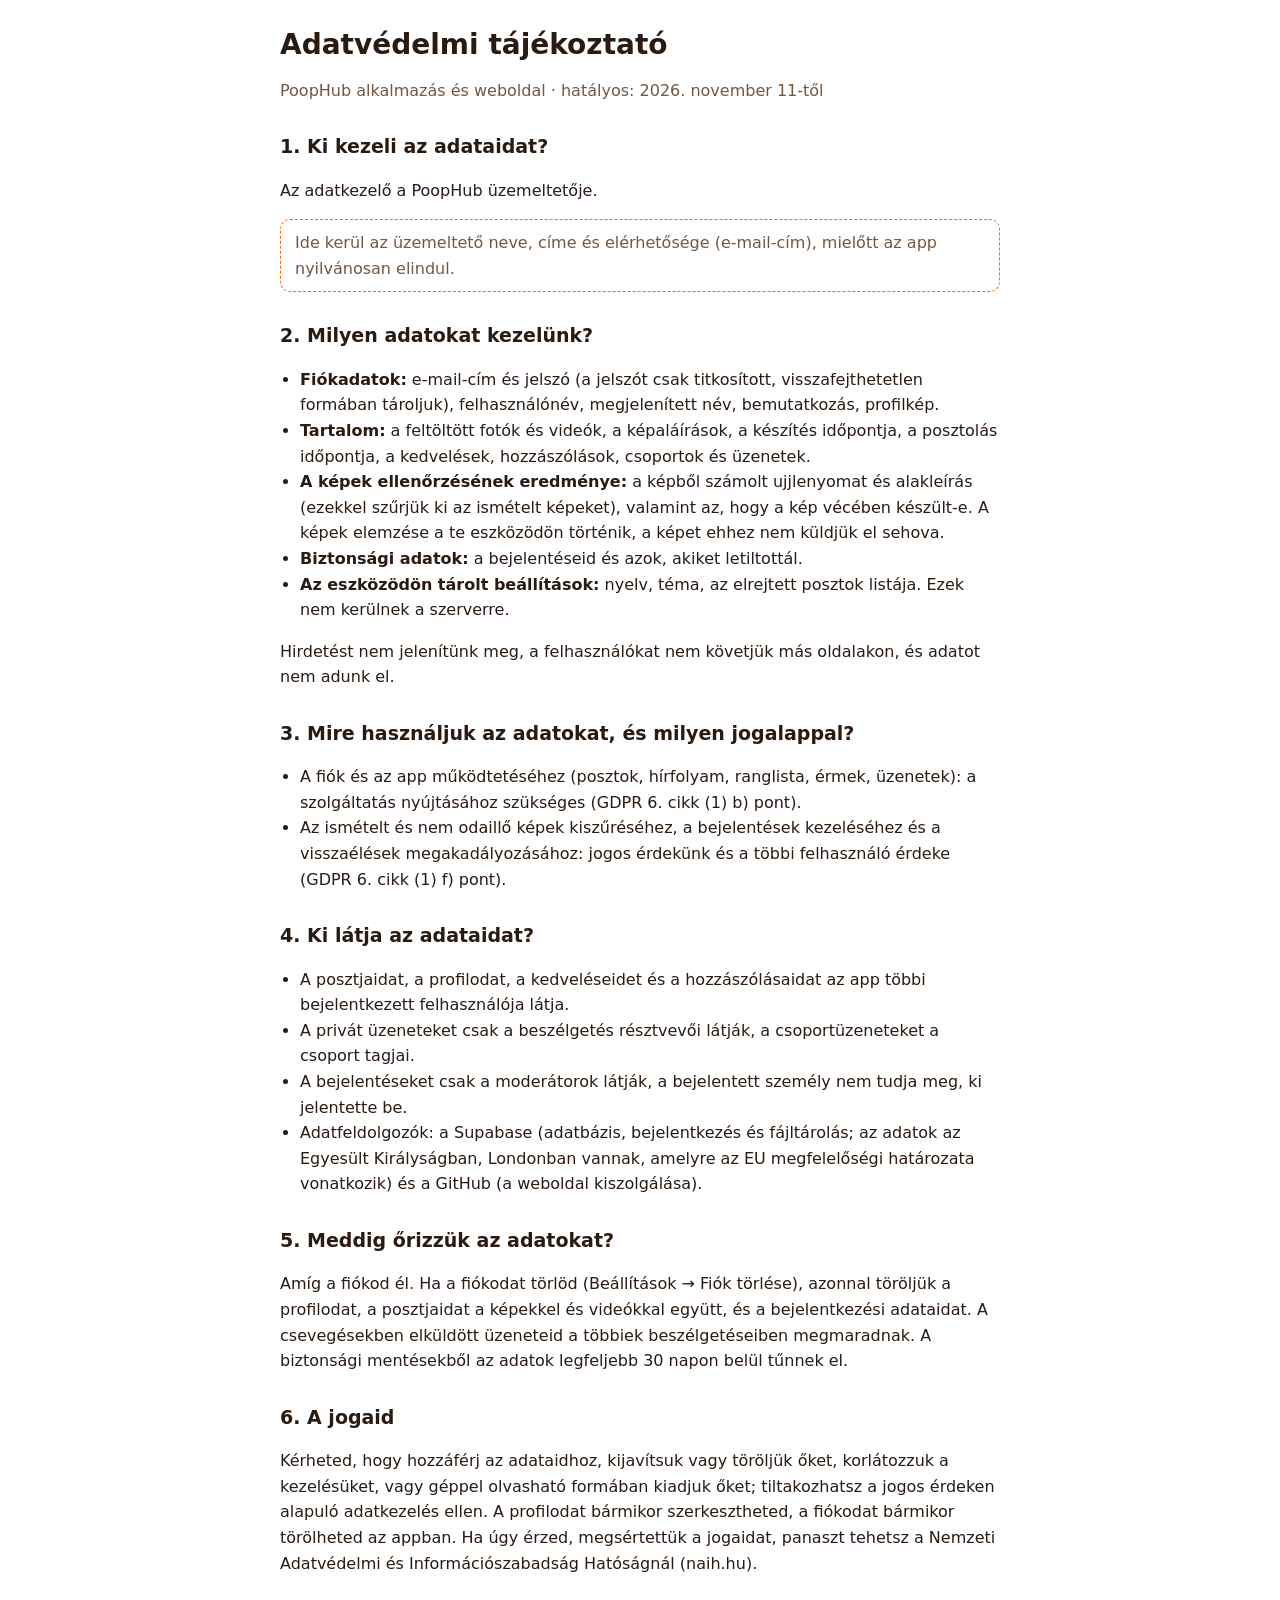
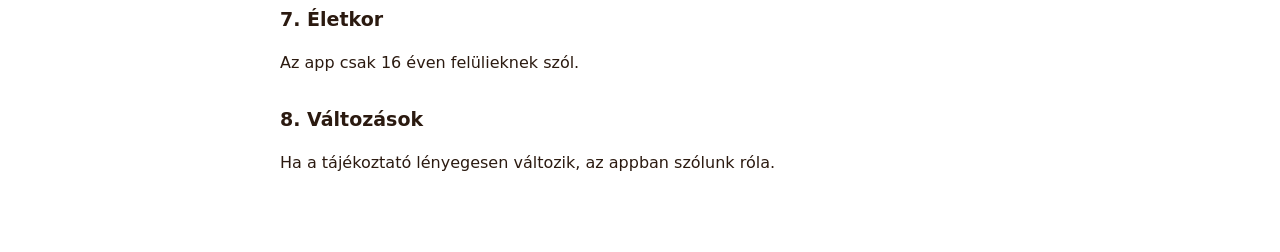
==== adatvedelem.html @ bf0391b6 "Report block delete" ====
<!doctype html>
<html lang="hu"><head><meta charset="utf-8"><meta name="viewport" content="width=device-width,initial-scale=1">
<title>PoopHub – Adatvédelmi tájékoztató</title>
<style>
:root{--bg:#fff;--fg:#2b1a10;--muted:#76563f;--line:#e7d8ca;--accent:#f26a0a}
@media (prefers-color-scheme:dark){:root{--bg:#1a110b;--fg:#f7ebde;--muted:#c4a58c;--line:#4a3122;--accent:#ff7a1a}}
html{background:var(--bg)}body{margin:0 auto;max-width:720px;padding:28px 18px 60px;font:16px/1.6 system-ui,-apple-system,"Segoe UI",sans-serif;color:var(--fg);background:var(--bg)}
h1{font-size:28px;line-height:1.2;margin:0 0 6px}h2{font-size:19px;margin:28px 0 6px}p,li{color:var(--fg)}.muted{color:var(--muted)}
.todo{border:1px dashed var(--accent);border-radius:10px;padding:10px 14px;color:var(--muted)}a{color:var(--accent)}ul{padding-left:20px}
</style></head><body>
<h1>Adatvédelmi tájékoztató</h1>
<p class="muted">PoopHub alkalmazás és weboldal · hatályos: 2026. november 11-től</p>

<h2>1. Ki kezeli az adataidat?</h2>
<p>Az adatkezelő a PoopHub üzemeltetője.</p>
<p class="todo">Ide kerül az üzemeltető neve, címe és elérhetősége (e-mail-cím), mielőtt az app nyilvánosan elindul.</p>

<h2>2. Milyen adatokat kezelünk?</h2>
<ul>
<li><b>Fiókadatok:</b> e-mail-cím és jelszó (a jelszót csak titkosított, visszafejthetetlen formában tároljuk), felhasználónév, megjelenített név, bemutatkozás, profilkép.</li>
<li><b>Tartalom:</b> a feltöltött fotók és videók, a képaláírások, a készítés időpontja, a posztolás időpontja, a kedvelések, hozzászólások, csoportok és üzenetek.</li>
<li><b>A képek ellenőrzésének eredménye:</b> a képből számolt ujjlenyomat és alakleírás (ezekkel szűrjük ki az ismételt képeket), valamint az, hogy a kép vécében készült-e. A képek elemzése a te eszközödön történik, a képet ehhez nem küldjük el sehova.</li>
<li><b>Biztonsági adatok:</b> a bejelentéseid és azok, akiket letiltottál.</li>
<li><b>Az eszközödön tárolt beállítások:</b> nyelv, téma, az elrejtett posztok listája. Ezek nem kerülnek a szerverre.</li>
</ul>
<p>Hirdetést nem jelenítünk meg, a felhasználókat nem követjük más oldalakon, és adatot nem adunk el.</p>

<h2>3. Mire használjuk az adatokat, és milyen jogalappal?</h2>
<ul>
<li>A fiók és az app működtetéséhez (posztok, hírfolyam, ranglista, érmek, üzenetek): a szolgáltatás nyújtásához szükséges (GDPR 6. cikk (1) b) pont).</li>
<li>Az ismételt és nem odaillő képek kiszűréséhez, a bejelentések kezeléséhez és a visszaélések megakadályozásához: jogos érdekünk és a többi felhasználó érdeke (GDPR 6. cikk (1) f) pont).</li>
</ul>

<h2>4. Ki látja az adataidat?</h2>
<ul>
<li>A posztjaidat, a profilodat, a kedveléseidet és a hozzászólásaidat az app többi bejelentkezett felhasználója látja.</li>
<li>A privát üzeneteket csak a beszélgetés résztvevői látják, a csoportüzeneteket a csoport tagjai.</li>
<li>A bejelentéseket csak a moderátorok látják, a bejelentett személy nem tudja meg, ki jelentette be.</li>
<li>Adatfeldolgozók: a Supabase (adatbázis, bejelentkezés és fájltárolás; az adatok az Egyesült Királyságban, Londonban vannak, amelyre az EU megfelelőségi határozata vonatkozik) és a GitHub (a weboldal kiszolgálása).</li>
</ul>

<h2>5. Meddig őrizzük az adatokat?</h2>
<p>Amíg a fiókod él. Ha a fiókodat törlöd (Beállítások → Fiók törlése), azonnal töröljük a profilodat, a posztjaidat a képekkel és videókkal együtt, és a bejelentkezési adataidat. A csevegésekben elküldött üzeneteid a többiek beszélgetéseiben megmaradnak. A biztonsági mentésekből az adatok legfeljebb 30 napon belül tűnnek el.</p>

<h2>6. A jogaid</h2>
<p>Kérheted, hogy hozzáférj az adataidhoz, kijavítsuk vagy töröljük őket, korlátozzuk a kezelésüket, vagy géppel olvasható formában kiadjuk őket; tiltakozhatsz a jogos érdeken alapuló adatkezelés ellen. A profilodat bármikor szerkesztheted, a fiókodat bármikor törölheted az appban. Ha úgy érzed, megsértettük a jogaidat, panaszt tehetsz a Nemzeti Adatvédelmi és Információszabadság Hatóságnál (naih.hu).</p>

<h2>7. Életkor</h2>
<p>Az app csak 16 éven felülieknek szól.</p>

<h2>8. Változások</h2>
<p>Ha a tájékoztató lényegesen változik, az appban szólunk róla.</p>
</body></html>
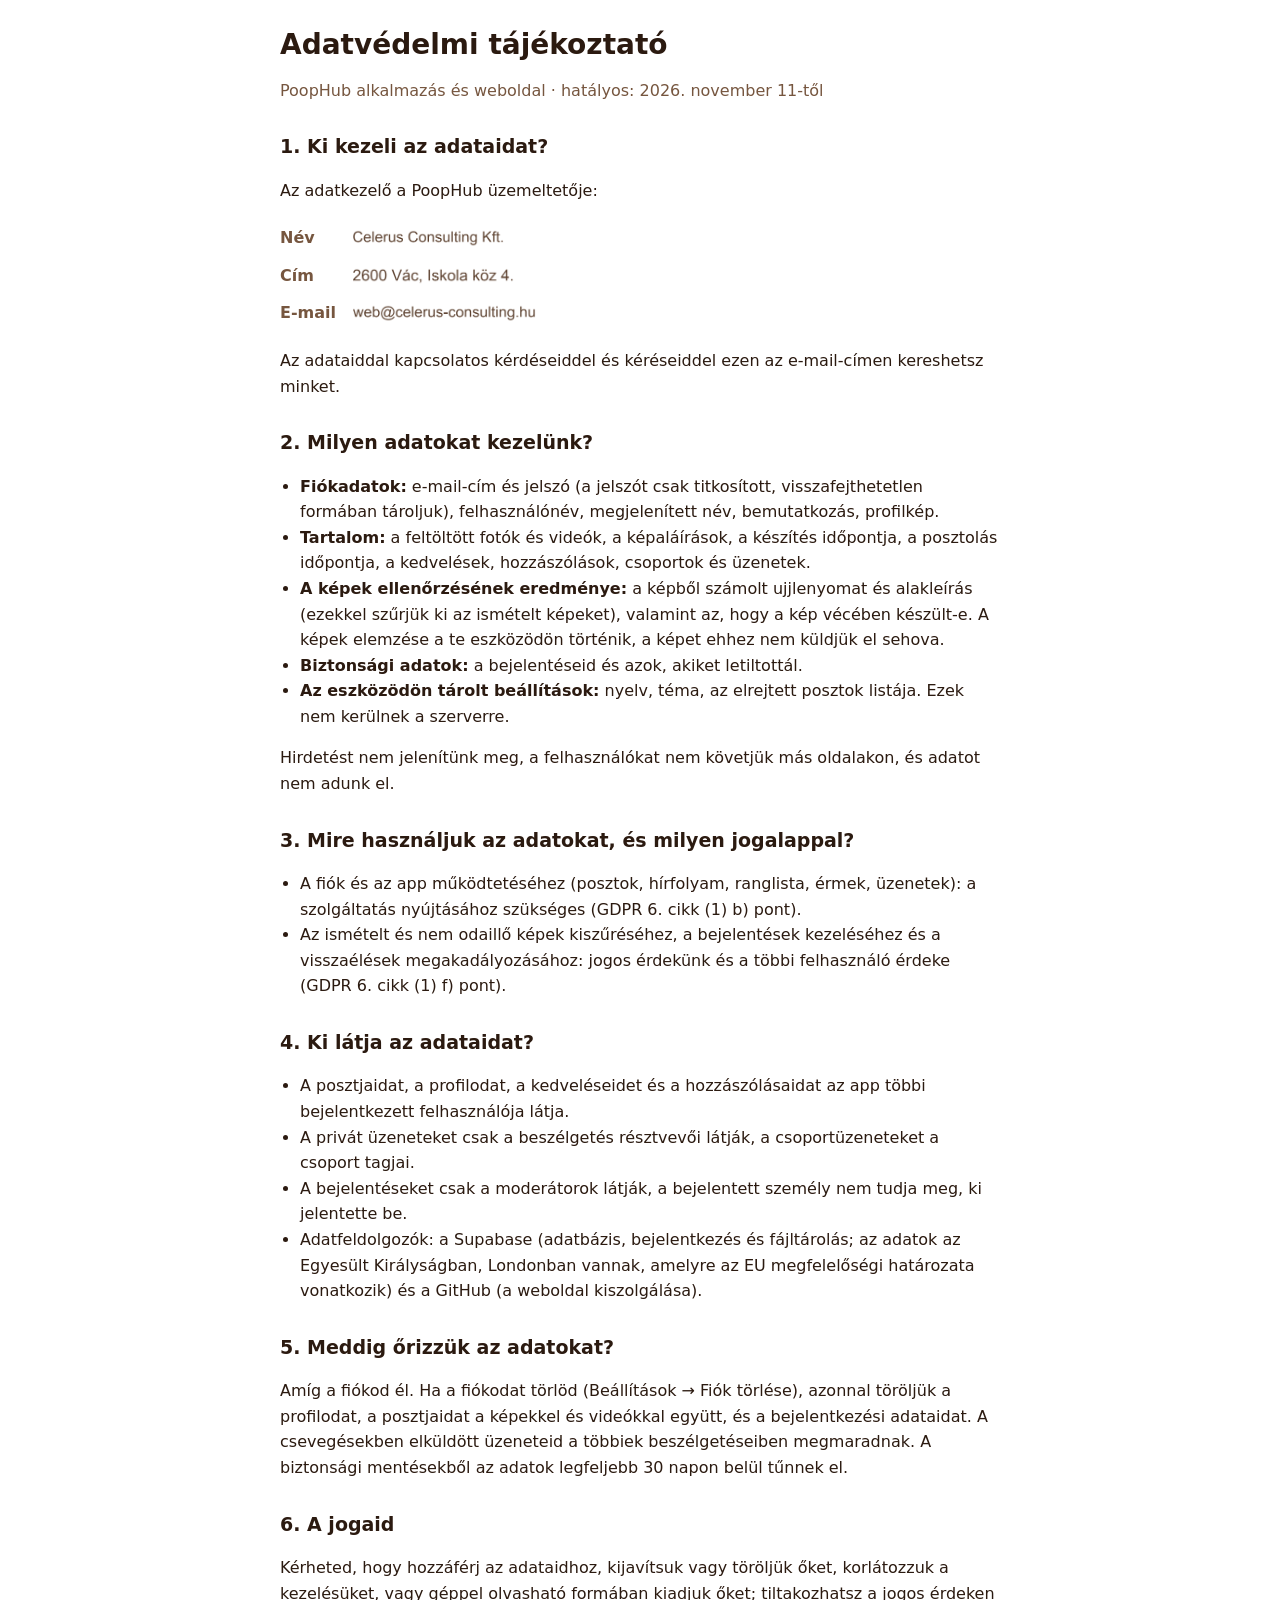
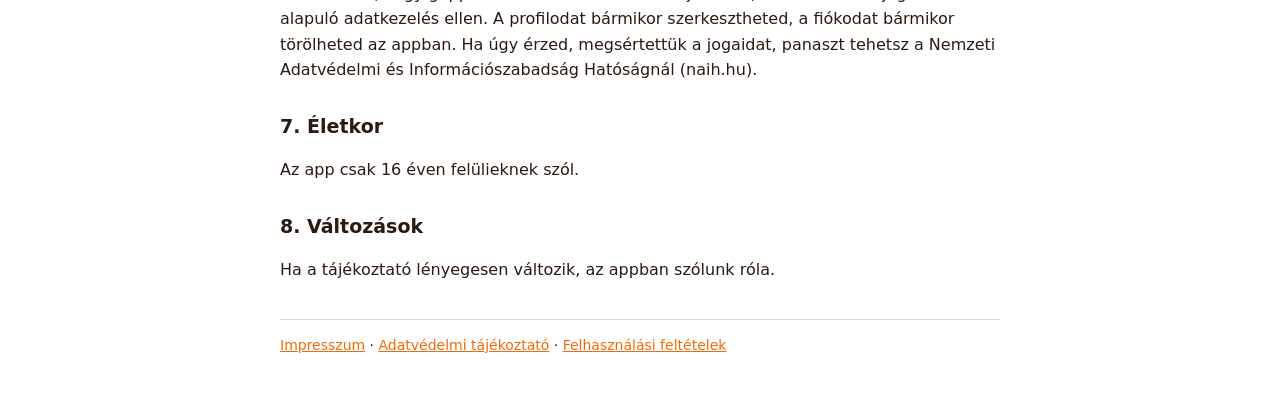
==== commit 91ca85be: "Operator details" ====
--- a/adatvedelem.html
+++ b/adatvedelem.html
@@ -6,14 +6,16 @@
 @media (prefers-color-scheme:dark){:root{--bg:#1a110b;--fg:#f7ebde;--muted:#c4a58c;--line:#4a3122;--accent:#ff7a1a}}
 html{background:var(--bg)}body{margin:0 auto;max-width:720px;padding:28px 18px 60px;font:16px/1.6 system-ui,-apple-system,"Segoe UI",sans-serif;color:var(--fg);background:var(--bg)}
 h1{font-size:28px;line-height:1.2;margin:0 0 6px}h2{font-size:19px;margin:28px 0 6px}p,li{color:var(--fg)}.muted{color:var(--muted)}
-.todo{border:1px dashed var(--accent);border-radius:10px;padding:10px 14px;color:var(--muted)}a{color:var(--accent)}ul{padding-left:20px}
+img.op{height:19px;width:auto;vertical-align:middle}.op-t{border-collapse:collapse;margin:8px 0}.op-t th{text-align:left;font-weight:600;color:var(--muted);padding:6px 16px 6px 0;vertical-align:middle;white-space:nowrap}.op-t td{padding:6px 0}
+nav.legal{margin-top:36px;padding-top:14px;border-top:1px solid var(--line);font-size:14px}a{color:var(--accent)}ul{padding-left:20px}
 </style></head><body>
 <h1>Adatvédelmi tájékoztató</h1>
 <p class="muted">PoopHub alkalmazás és weboldal · hatályos: 2026. november 11-től</p>
 
 <h2>1. Ki kezeli az adataidat?</h2>
-<p>Az adatkezelő a PoopHub üzemeltetője.</p>
-<p class="todo">Ide kerül az üzemeltető neve, címe és elérhetősége (e-mail-cím), mielőtt az app nyilvánosan elindul.</p>
+<p>Az adatkezelő a PoopHub üzemeltetője:</p>
+<table class="op-t"><tr><th>Név</th><td><picture><source media="(prefers-color-scheme: dark)" srcset="op-name-d.png"><img class="op" src="op-name.png" alt="az üzemeltető neve"></picture></td></tr><tr><th>Cím</th><td><picture><source media="(prefers-color-scheme: dark)" srcset="op-address-d.png"><img class="op" src="op-address.png" alt="az üzemeltető címe"></picture></td></tr><tr><th>E-mail</th><td><picture><source media="(prefers-color-scheme: dark)" srcset="op-email-d.png"><img class="op" src="op-email.png" alt="az üzemeltető e-mail-címe"></picture></td></tr></table>
+<p>Az adataiddal kapcsolatos kérdéseiddel és kéréseiddel ezen az e-mail-címen kereshetsz minket.</p>
 
 <h2>2. Milyen adatokat kezelünk?</h2>
 <ul>
@@ -50,4 +52,5 @@
 
 <h2>8. Változások</h2>
 <p>Ha a tájékoztató lényegesen változik, az appban szólunk róla.</p>
+<nav class="legal"><a href="impresszum.html">Impresszum</a> · <a href="adatvedelem.html">Adatvédelmi tájékoztató</a> · <a href="feltetelek.html">Felhasználási feltételek</a></nav>
 </body></html>
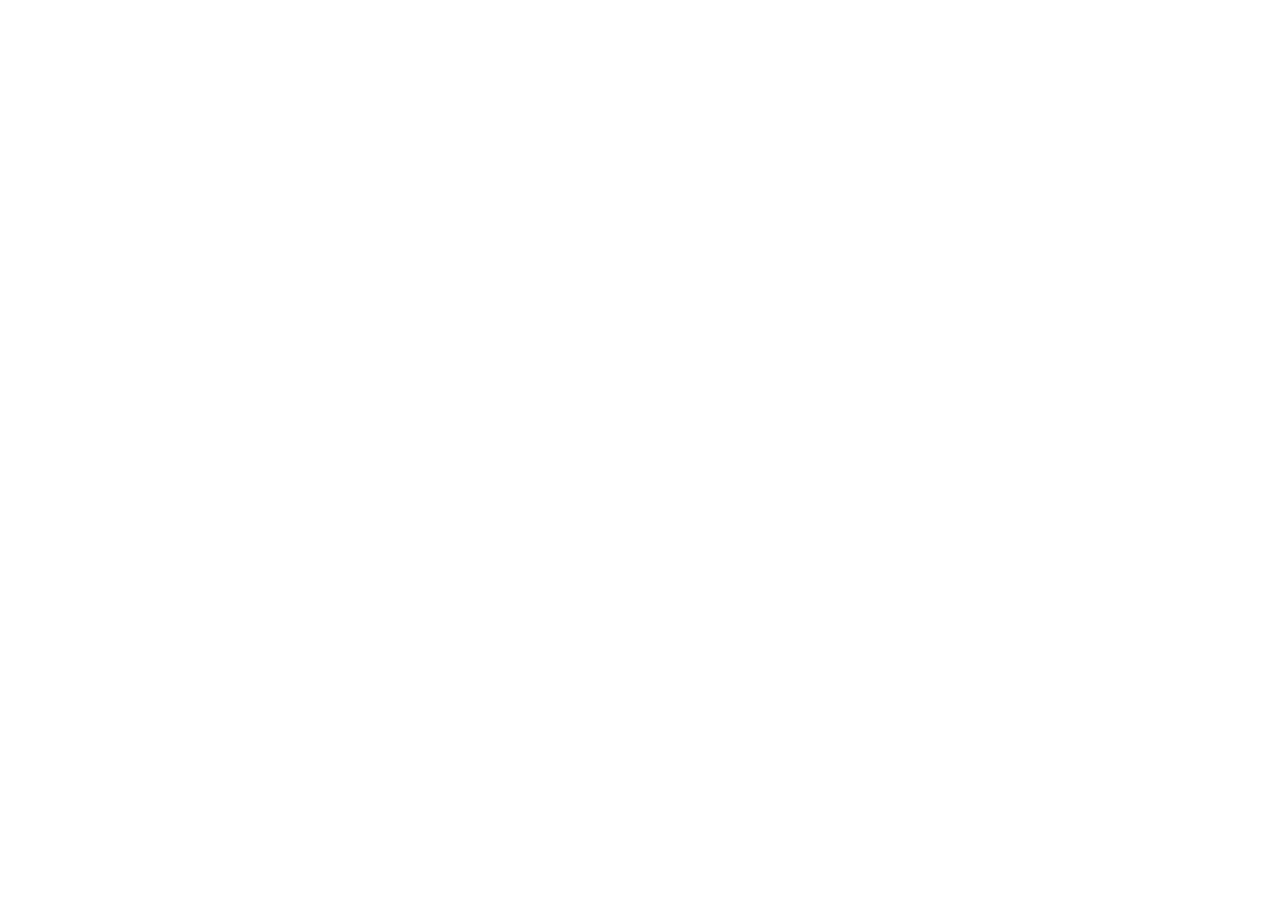
==== commit ef3d83a8: "Moved to poophubapp.github.io" ====
--- a/adatvedelem.html
+++ b/adatvedelem.html
@@ -1,56 +1,5 @@
-<!doctype html>
-<html lang="hu"><head><meta charset="utf-8"><meta name="viewport" content="width=device-width,initial-scale=1">
-<title>PoopHub – Adatvédelmi tájékoztató</title>
-<style>
-:root{--bg:#fff;--fg:#2b1a10;--muted:#76563f;--line:#e7d8ca;--accent:#f26a0a}
-@media (prefers-color-scheme:dark){:root{--bg:#1a110b;--fg:#f7ebde;--muted:#c4a58c;--line:#4a3122;--accent:#ff7a1a}}
-html{background:var(--bg)}body{margin:0 auto;max-width:720px;padding:28px 18px 60px;font:16px/1.6 system-ui,-apple-system,"Segoe UI",sans-serif;color:var(--fg);background:var(--bg)}
-h1{font-size:28px;line-height:1.2;margin:0 0 6px}h2{font-size:19px;margin:28px 0 6px}p,li{color:var(--fg)}.muted{color:var(--muted)}
-img.op{height:19px;width:auto;vertical-align:middle}.op-t{border-collapse:collapse;margin:8px 0}.op-t th{text-align:left;font-weight:600;color:var(--muted);padding:6px 16px 6px 0;vertical-align:middle;white-space:nowrap}.op-t td{padding:6px 0}
-nav.legal{margin-top:36px;padding-top:14px;border-top:1px solid var(--line);font-size:14px}a{color:var(--accent)}ul{padding-left:20px}
-</style></head><body>
-<h1>Adatvédelmi tájékoztató</h1>
-<p class="muted">PoopHub alkalmazás és weboldal · hatályos: 2026. november 11-től</p>
-
-<h2>1. Ki kezeli az adataidat?</h2>
-<p>Az adatkezelő a PoopHub üzemeltetője:</p>
-<table class="op-t"><tr><th>Név</th><td><picture><source media="(prefers-color-scheme: dark)" srcset="op-name-d.png"><img class="op" src="op-name.png" alt="az üzemeltető neve"></picture></td></tr><tr><th>Cím</th><td><picture><source media="(prefers-color-scheme: dark)" srcset="op-address-d.png"><img class="op" src="op-address.png" alt="az üzemeltető címe"></picture></td></tr><tr><th>E-mail</th><td><picture><source media="(prefers-color-scheme: dark)" srcset="op-email-d.png"><img class="op" src="op-email.png" alt="az üzemeltető e-mail-címe"></picture></td></tr></table>
-<p>Az adataiddal kapcsolatos kérdéseiddel és kéréseiddel ezen az e-mail-címen kereshetsz minket.</p>
-
-<h2>2. Milyen adatokat kezelünk?</h2>
-<ul>
-<li><b>Fiókadatok:</b> e-mail-cím és jelszó (a jelszót csak titkosított, visszafejthetetlen formában tároljuk), felhasználónév, megjelenített név, bemutatkozás, profilkép.</li>
-<li><b>Tartalom:</b> a feltöltött fotók és videók, a képaláírások, a készítés időpontja, a posztolás időpontja, a kedvelések, hozzászólások, csoportok és üzenetek.</li>
-<li><b>A képek ellenőrzésének eredménye:</b> a képből számolt ujjlenyomat és alakleírás (ezekkel szűrjük ki az ismételt képeket), valamint az, hogy a kép vécében készült-e. A képek elemzése a te eszközödön történik, a képet ehhez nem küldjük el sehova.</li>
-<li><b>Biztonsági adatok:</b> a bejelentéseid és azok, akiket letiltottál.</li>
-<li><b>Az eszközödön tárolt beállítások:</b> nyelv, téma, az elrejtett posztok listája. Ezek nem kerülnek a szerverre.</li>
-</ul>
-<p>Hirdetést nem jelenítünk meg, a felhasználókat nem követjük más oldalakon, és adatot nem adunk el.</p>
-
-<h2>3. Mire használjuk az adatokat, és milyen jogalappal?</h2>
-<ul>
-<li>A fiók és az app működtetéséhez (posztok, hírfolyam, ranglista, érmek, üzenetek): a szolgáltatás nyújtásához szükséges (GDPR 6. cikk (1) b) pont).</li>
-<li>Az ismételt és nem odaillő képek kiszűréséhez, a bejelentések kezeléséhez és a visszaélések megakadályozásához: jogos érdekünk és a többi felhasználó érdeke (GDPR 6. cikk (1) f) pont).</li>
-</ul>
-
-<h2>4. Ki látja az adataidat?</h2>
-<ul>
-<li>A posztjaidat, a profilodat, a kedveléseidet és a hozzászólásaidat az app többi bejelentkezett felhasználója látja.</li>
-<li>A privát üzeneteket csak a beszélgetés résztvevői látják, a csoportüzeneteket a csoport tagjai.</li>
-<li>A bejelentéseket csak a moderátorok látják, a bejelentett személy nem tudja meg, ki jelentette be.</li>
-<li>Adatfeldolgozók: a Supabase (adatbázis, bejelentkezés és fájltárolás; az adatok az Egyesült Királyságban, Londonban vannak, amelyre az EU megfelelőségi határozata vonatkozik) és a GitHub (a weboldal kiszolgálása).</li>
-</ul>
-
-<h2>5. Meddig őrizzük az adatokat?</h2>
-<p>Amíg a fiókod él. Ha a fiókodat törlöd (Beállítások → Fiók törlése), azonnal töröljük a profilodat, a posztjaidat a képekkel és videókkal együtt, és a bejelentkezési adataidat. A csevegésekben elküldött üzeneteid a többiek beszélgetéseiben megmaradnak. A biztonsági mentésekből az adatok legfeljebb 30 napon belül tűnnek el.</p>
-
-<h2>6. A jogaid</h2>
-<p>Kérheted, hogy hozzáférj az adataidhoz, kijavítsuk vagy töröljük őket, korlátozzuk a kezelésüket, vagy géppel olvasható formában kiadjuk őket; tiltakozhatsz a jogos érdeken alapuló adatkezelés ellen. A profilodat bármikor szerkesztheted, a fiókodat bármikor törölheted az appban. Ha úgy érzed, megsértettük a jogaidat, panaszt tehetsz a Nemzeti Adatvédelmi és Információszabadság Hatóságnál (naih.hu).</p>
-
-<h2>7. Életkor</h2>
-<p>Az app csak 16 éven felülieknek szól.</p>
-
-<h2>8. Változások</h2>
-<p>Ha a tájékoztató lényegesen változik, az appban szólunk róla.</p>
-<nav class="legal"><a href="impresszum.html">Impresszum</a> · <a href="adatvedelem.html">Adatvédelmi tájékoztató</a> · <a href="feltetelek.html">Felhasználási feltételek</a></nav>
-</body></html>
+<!doctype html><html lang="hu"><head><meta charset="utf-8"><meta name="viewport" content="width=device-width,initial-scale=1">
+<title>PoopHub – új cím</title><link rel="canonical" href="https://poophubapp.github.io/adatvedelem.html"><meta http-equiv="refresh" content="0; url=https://poophubapp.github.io/adatvedelem.html">
+<script>location.replace("https://poophubapp.github.io/" + location.pathname.replace(/^/poophub/?/, '') + location.search + location.hash);</script>
+<style>body{font:16px system-ui,sans-serif;margin:40px auto;max-width:520px;padding:0 16px;color:#2b1a10}a{color:#f26a0a}</style></head>
+<body><p>A PoopHub új címe: <a href="https://poophubapp.github.io/adatvedelem.html">https://poophubapp.github.io/adatvedelem.html</a></p></body></html>
